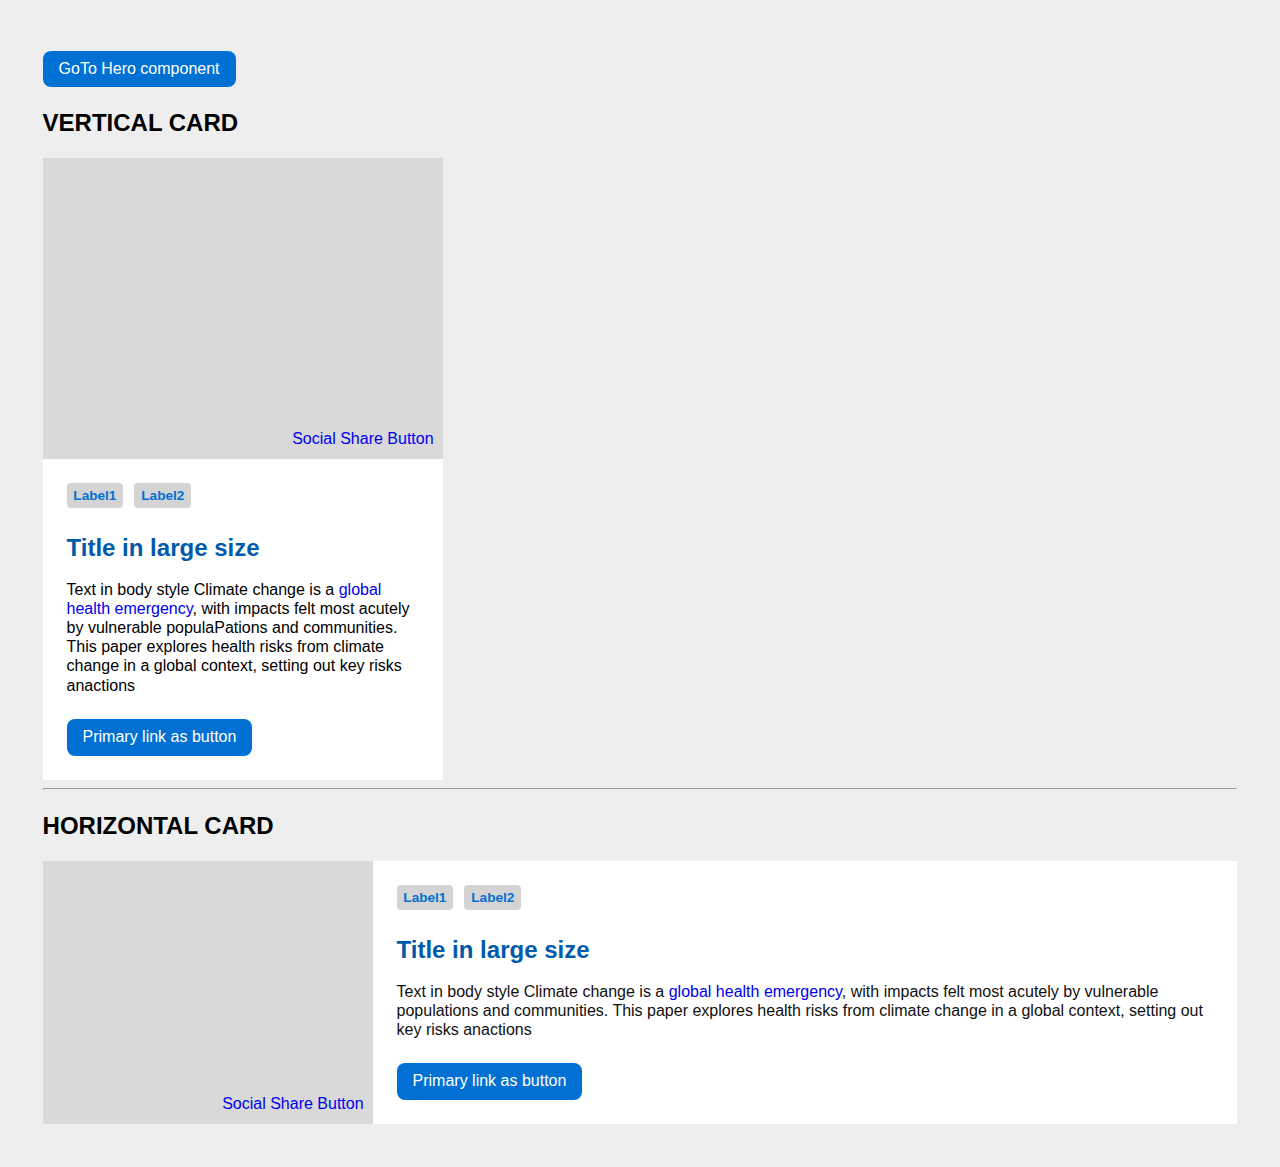
==== index.html @ d92abec7 "Add all the files" ====
<!DOCTYPE html>
<html lang="en">
<head>
    <meta charset="UTF-8">
    <meta http-equiv="X-UA-Compatible" content="IE=edge">
    <meta name="viewport" content="width=device-width, initial-scale=1.0">
    <title>Mangrove Card HTML and CSS Spec</title>
    <link rel="stylesheet" href="base.css">
    <link rel="stylesheet" href="card.css">
</head>
<body>
    
    <nav>
        <a href="hero.html" class="mg-card__button">GoTo Hero component</a>
    </nav>

    <h2>VERTICAL CARD</h2>
    <article class="mg-card">
        <div class="mg-card__vc">  

            <div class="mg-card__visual">
                <img class="mg-card__image" src="imgs/card-image.png" alt="card image"/>
                <a href="link" class="mg-card__share">Social Share Button</a>
            </div>

            <div class="mg-card__content">

                <div class="mg-card__meta">
                    <a href="link" class="mg-card__label mg-card__label--active">Label1</a>
                    <a href="link" class="mg-card__label mg-card__label--active">Label2</a>
                </div>

                <header class="mg-card__title">
                    <a href="link">Title in large size</a>
                </header>

                <p class="mg-card__text">
                    Text in body style Climate change is a <a href="#" class="mg-card__text-link">global health emergency</a>, with impacts felt most acutely by vulnerable populaPations and communities. This paper explores health risks from climate change in a global context, setting out key risks anactions
                </p>

                <a href="link" class="mg-card__button">Primary link as button</a>

            </div>
        </div>    
    </article>

    <hr/>

    <h2>HORIZONTAL CARD</h2>
    <article class="mg-card">

        <div class="mg-card__hc">  
            <div class="mg-card__visual">
                <img class="mg-card__image" src="imgs/card-image.png" alt="card image"/>
                <a href="link" class="mg-card__share">Social Share Button</a>
            </div>

            <div class="mg-card__content">

                <div class="mg-card__meta">
                    <a href="link" class="mg-card__label mg-card__label--active">Label1</a>
                    <a href="link" class="mg-card__label mg-card__label--active">Label2</a>
                </div>

                <header class="mg-card__title">
                    <a href="link">Title in large size</a>
                </header>

                <p class="mg-card__text">
                    Text in body style Climate change is a <a href="#" class="mg-card__text-link">global health emergency</a>, with impacts felt most acutely by vulnerable populations and communities. This paper explores health risks from climate change in a global context, setting out key risks anactions
                </p>

                <a href="link" class="mg-card__button">Primary link as button</a>

            </div>
        </div>   

    </article>

</body>
</body>
</html>
---- base.css ----
html {
  font-size: 100%;
  box-sizing: border-box;
}

*, *::before, *::after {
  box-sizing: inherit;
}

body {
  margin: 0;
  padding: 2.66em;
  background: rgb(238, 238, 238);
  font-family: "Roboto", Arial, Helvetica, sans-serif;
  font-size: 1rem;
  line-height: 1.3;
}

a, a:visited {
  text-decoration: none;
}
---- card.css ----
.mg-card__vc {
  max-width: 25rem;
}
.mg-card__hc {
  display: grid;
  grid-template-columns: 1fr;
  grid-template-rows: 300px 1fr auto;
  background: #ffffff;
  color: #101010;
}
@media (min-width: 31.25em) {
  .mg-card__hc {
    grid-template-columns: 160px repeat(2, 1fr);
    grid-template-rows: 1fr auto;
  }
}
@media (min-width: 50em) {
  .mg-card__hc {
    grid-template-columns: 300px repeat(2, 1fr);
  }
}
@media (min-width: 59em) {
  .mg-card__hc {
    grid-template-columns: 330px repeat(2, 1fr);
  }
}
.mg-card__visual {
  background-color: #0071d2;
  display: flex;
  align-items: flex-end;
  justify-content: flex-end;
}
.mg-card__image {
  width: 100%;
  height: 100%;
}
.mg-card__share {
  display: inline-block;
  position: absolute;
  padding: 0.56em;
  cursor: pointer;
}
.mg-card__label {
  padding: 0.3em 0.5em;
  margin-right: 0.5em;
  background: rgb(230, 230, 230);
  border-radius: 0.3em;
  font-size: 0.85em;
  color: #0071d2;
  text-decoration: none;
  display: inline-block;
  cursor: pointer;
}
.mg-card__label:hover {
  background: #eef0f7;
}
.mg-card__label--active {
  background: #d4d4d4;
  font-weight: bold;
}
.mg-card__content {
  grid-column: 1/3;
  grid-row: 2/3;
  padding: 1.5rem;
  background-color: #ffffff;
}
@media (min-width: 31.25em) {
  .mg-card__content {
    grid-column: 2/4;
    grid-row: 1/2;
  }
}
.mg-card__title {
  padding-top: 1.5em;
}
.mg-card__title a {
  font-size: 1.5em;
  font-weight: bold;
  color: #005aaa;
  text-decoration: none;
  display: inline-block;
  cursor: pointer;
}
.mg-card__title a:hover {
  background: #2dabff;
}
.mg-card__title a.active {
  background: #d4d4d4;
  font-weight: bold;
}
.mg-card__text {
  line-height: 1.2em;
}
.mg-card__text-link {
  cursor: pointer;
}
.mg-card__text-link:hover {
  background: #eef0f7;
}
.mg-card__button {
  background: #0071d2;
  color: white;
  text-decoration: none;
  padding: 0.5em 1em;
  border-radius: 0.5em;
  display: inline-block;
  margin-top: 0.5em;
}
.mg-card__button:hover {
  background: #2dabff;
}
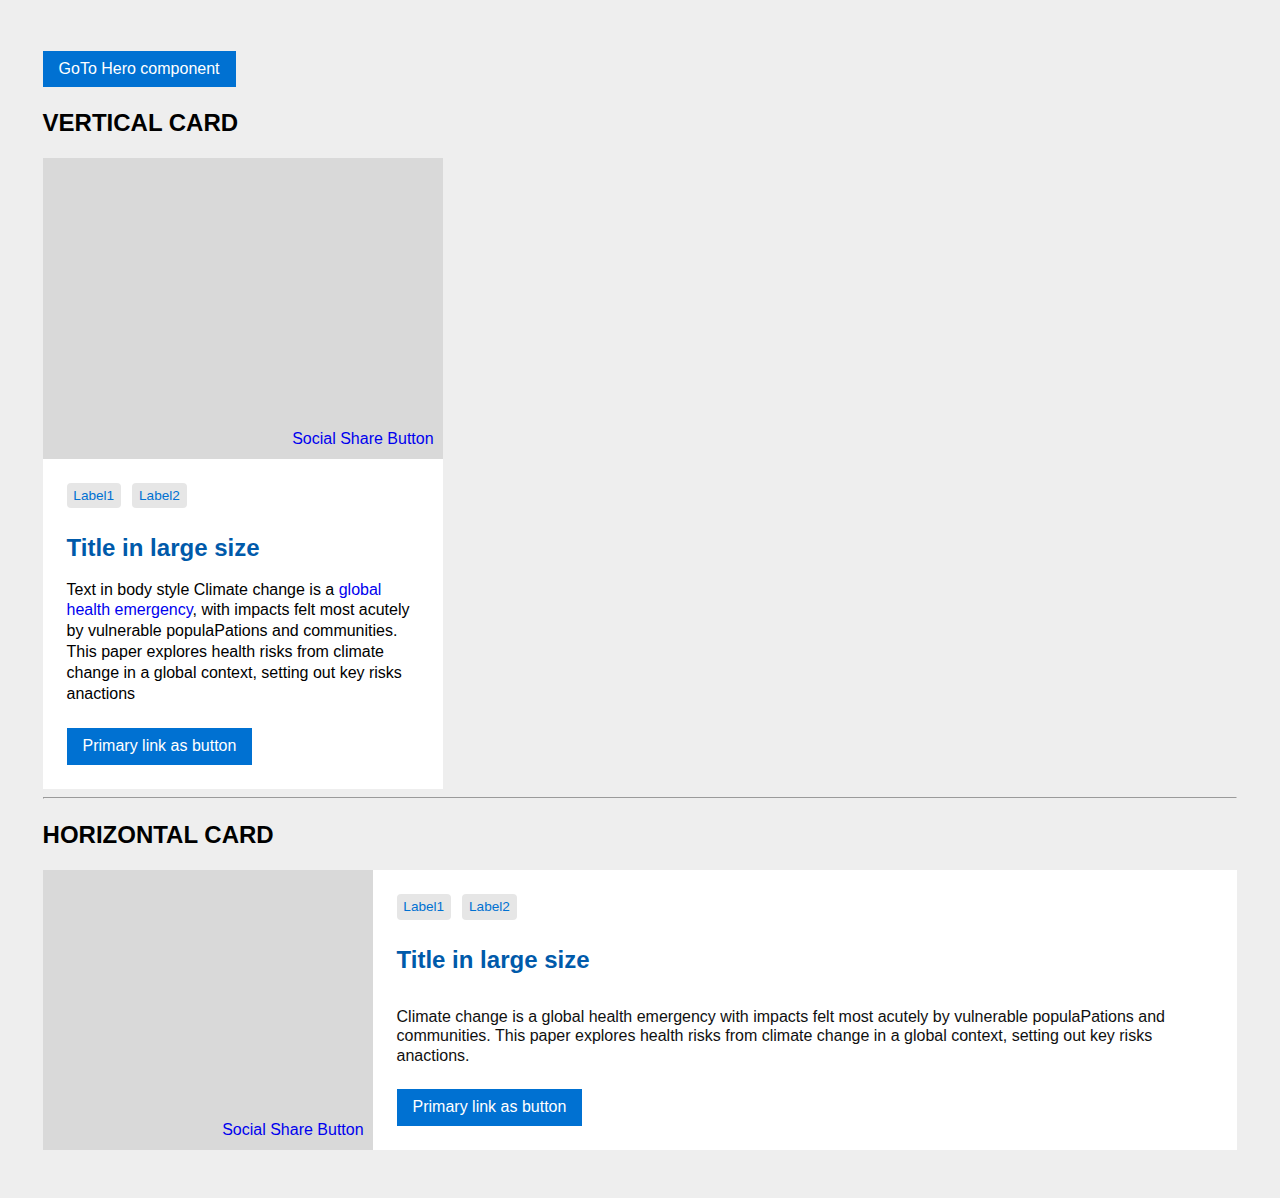
==== commit cfbd863f: "quick fixes to accommodate changes to components." ====
--- a/index.html
+++ b/index.html
@@ -66,8 +66,8 @@
                     <a href="link">Title in large size</a>
                 </header>
 
-                <p class="mg-card__text">
-                    Text in body style Climate change is a <a href="#" class="mg-card__text-link">global health emergency</a>, with impacts felt most acutely by vulnerable populations and communities. This paper explores health risks from climate change in a global context, setting out key risks anactions
+                <p class="mg-card__summaryText">
+                    Climate change is a global health emergency with impacts felt most acutely by vulnerable populaPations and communities. This paper explores health risks from climate change in a global context, setting out key risks anactions.
                 </p>
 
                 <a href="link" class="mg-card__button">Primary link as button</a>
--- a/card.css
+++ b/card.css
@@ -51,13 +51,6 @@
   display: inline-block;
   cursor: pointer;
 }
-.mg-card__label:hover {
-  background: #eef0f7;
-}
-.mg-card__label--active {
-  background: #d4d4d4;
-  font-weight: bold;
-}
 .mg-card__content {
   grid-column: 1/3;
   grid-row: 2/3;
@@ -81,31 +74,51 @@
   display: inline-block;
   cursor: pointer;
 }
-.mg-card__title a:hover {
-  background: #2dabff;
-}
 .mg-card__title a.active {
   background: #d4d4d4;
   font-weight: bold;
 }
-.mg-card__text {
+.mg-card__summaryText {
   line-height: 1.2em;
-}
-.mg-card__text-link {
-  cursor: pointer;
-}
-.mg-card__text-link:hover {
-  background: #eef0f7;
+  padding-top: 1em;
 }
 .mg-card__button {
   background: #0071d2;
   color: white;
   text-decoration: none;
   padding: 0.5em 1em;
-  border-radius: 0.5em;
   display: inline-block;
   margin-top: 0.5em;
 }
-.mg-card__button:hover {
-  background: #2dabff;
+
+.mg-card__title a::after {
+  bottom: 0;
+  content: "";
+  left: 0;
+  position: absolute;
+  right: 0;
+  top: 0;
+  transition-duration: 125ms;
+  transition-property: box-shadow;
+  transition-timing-function: ease-in-out;
+  z-index: 100;
+}
+
+.mg-card {
+  position: relative;
+  display: inline-block;
+}
+
+.mg-card__label,
+.mg-card__button {
+  position: relative;
+  z-index: 101;
+}
+
+.mg-card__share {
+  z-index: 101;
+}
+
+.mg-card__label:hover {
+  text-decoration: underline;
 }